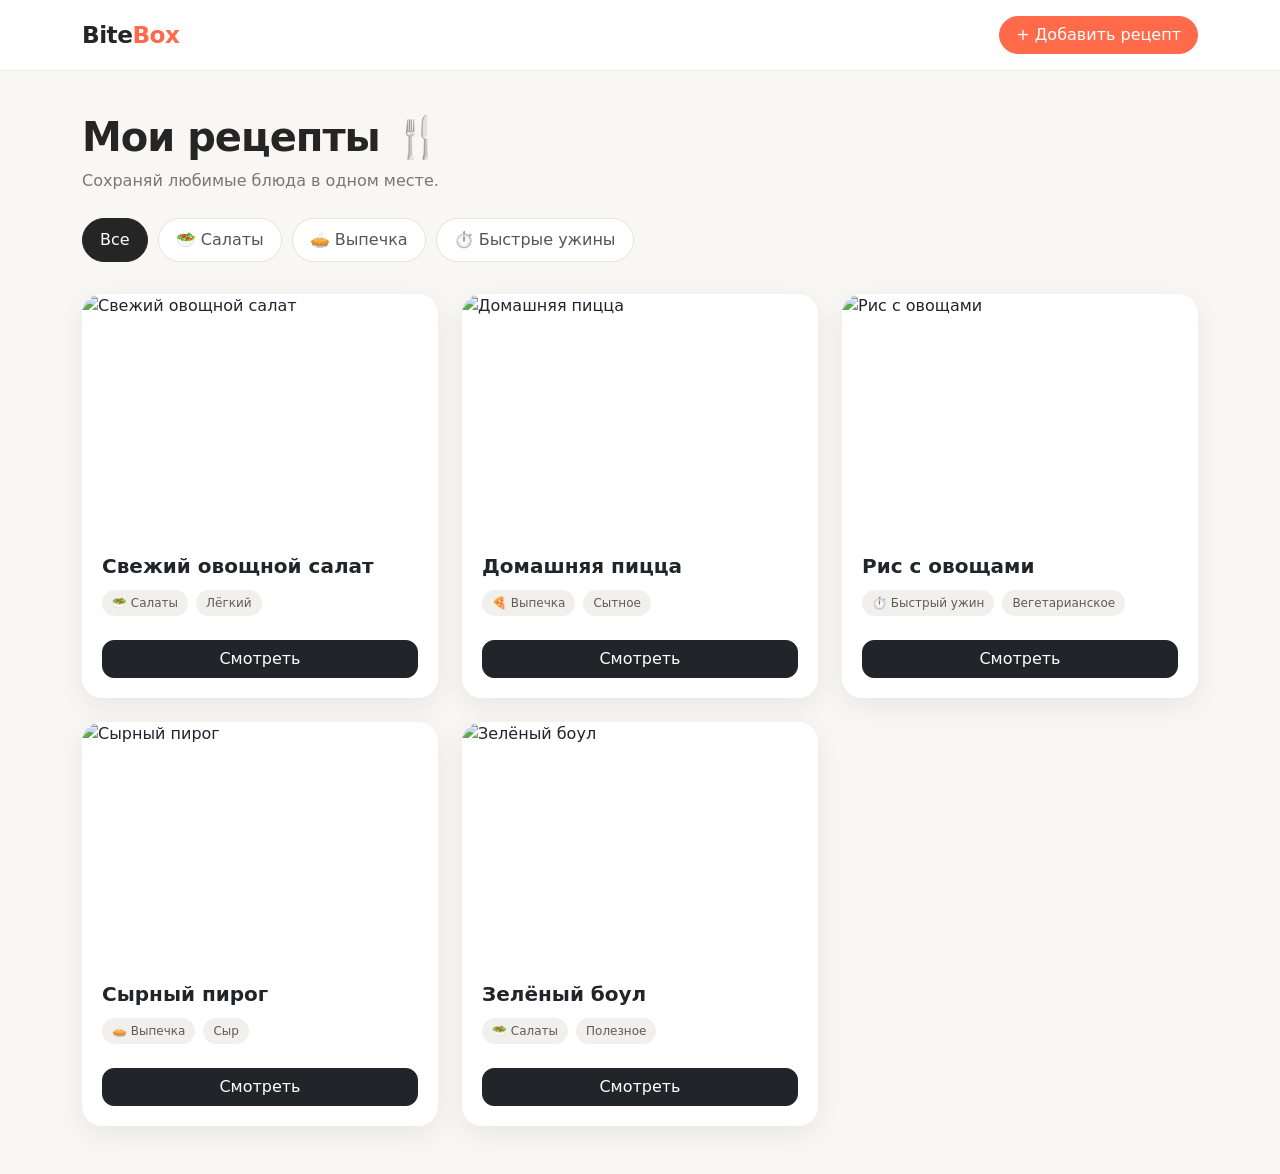
==== index.html @ ae833b1b "Add recipe saving with localStorage" ====
<!DOCTYPE html>
<html lang="ru">
<head>
    <meta charset="UTF-8">
    <meta name="viewport" content="width=device-width, initial-scale=1.0">
    <title>BiteBox — Мои рецепты</title>

    <link href="https://cdn.jsdelivr.net/npm/bootstrap@5.3.3/dist/css/bootstrap.min.css" rel="stylesheet">

    <style>
        :root {
            --bb-primary: #ff6b4a;
            --bb-primary-dark: #e95738;
            --bb-bg: #f8f7f4;
            --bb-text: #252525;
            --bb-muted: #777;
        }

        body {
            background: var(--bb-bg);
            color: var(--bb-text);
            font-family: Inter, system-ui, -apple-system, BlinkMacSystemFont, "Segoe UI", sans-serif;
        }

        .navbar {
            background: rgba(255, 255, 255, .94);
            backdrop-filter: blur(12px);
            border-bottom: 1px solid #eee;
        }

        .brand {
            color: var(--bb-text);
            font-size: 1.45rem;
            font-weight: 800;
            letter-spacing: -0.5px;
            text-decoration: none;
        }

        .brand span {
            color: var(--bb-primary);
        }

        .btn-primary {
            background: var(--bb-primary);
            border-color: var(--bb-primary);
        }

        .btn-primary:hover,
        .btn-primary:focus {
            background: var(--bb-primary-dark);
            border-color: var(--bb-primary-dark);
        }

        .hero {
            padding: 42px 0 25px;
        }

        .hero h1 {
            font-weight: 800;
            letter-spacing: -1px;
        }

        .hero p {
            color: var(--bb-muted);
        }

        .filter-scroll {
            display: flex;
            gap: 10px;
            overflow-x: auto;
            padding-bottom: 8px;
            scrollbar-width: none;
        }

        .filter-scroll::-webkit-scrollbar {
            display: none;
        }

        .filter-btn {
            white-space: nowrap;
            border: 1px solid #e5e3df;
            background: white;
            color: #555;
            border-radius: 999px;
            padding: 9px 17px;
            transition: .2s;
        }

        .filter-btn:hover,
        .filter-btn.active {
            background: var(--bb-text);
            border-color: var(--bb-text);
            color: white;
        }

        .recipe-card {
            border: 0;
            border-radius: 20px;
            overflow: hidden;
            background: #fff;
            box-shadow: 0 8px 28px rgba(0, 0, 0, .07);
            transition: transform .2s ease, box-shadow .2s ease;
            height: 100%;
        }

        .recipe-card:hover {
            transform: translateY(-5px);
            box-shadow: 0 14px 35px rgba(0, 0, 0, .11);
        }

        .recipe-image {
            width: 100%;
            height: 240px;
            object-fit: cover;
        }

        .recipe-card .card-body {
            padding: 20px;
        }

        .recipe-card h5 {
            font-weight: 750;
            margin-bottom: 12px;
        }

        .badge-tag {
            background: #f1f0ed;
            color: #5f5c57;
            font-weight: 500;
            padding: 7px 10px;
            border-radius: 999px;
        }

        .recipe-card .btn {
            border-radius: 12px;
        }

        @media (max-width: 575px) {
            .recipe-image {
                height: 220px;
            }

            .hero {
                padding-top: 30px;
            }
        }
    </style>
</head>

<body>

<nav class="navbar sticky-top">
    <div class="container py-2">
        <a href="index.html" class="brand">Bite<span>Box</span></a>

        <a href="add.html" class="btn btn-primary rounded-pill px-3">
            + Добавить рецепт
        </a>
    </div>
</nav>

<main class="container">

    <section class="hero">
        <h1 class="display-6 mb-2">Мои рецепты 🍴</h1>
        <p class="mb-0">Сохраняй любимые блюда в одном месте.</p>
    </section>

    <section class="mb-4">
        <div class="filter-scroll">
            <button class="filter-btn active">Все</button>
            <button class="filter-btn">🥗 Салаты</button>
            <button class="filter-btn">🥧 Выпечка</button>
            <button class="filter-btn">⏱️ Быстрые ужины</button>
        </div>
    </section>

    <section class="row g-4 pb-5">

        <div class="col-12 col-sm-6 col-lg-4">
            <article class="card recipe-card">
                <img
                    class="recipe-image"
                    src="https://images.unsplash.com/photo-1546069901-ba9599a7e63c?auto=format&fit=crop&w=900&q=80"
                    alt="Свежий овощной салат"
                >

                <div class="card-body">
                    <h5>Свежий овощной салат</h5>

                    <div class="d-flex flex-wrap gap-2 mb-4">
                        <span class="badge badge-tag">🥗 Салаты</span>
                        <span class="badge badge-tag">Лёгкий</span>
                    </div>

                    <a href="recipe.html" class="btn btn-dark w-100">
                        Смотреть
                    </a>
                </div>
            </article>
        </div>

        <div class="col-12 col-sm-6 col-lg-4">
            <article class="card recipe-card">
                <img
                    class="recipe-image"
                    src="https://images.unsplash.com/photo-1574071318508-1cdbab80d002?auto=format&fit=crop&w=900&q=80"
                    alt="Домашняя пицца"
                >

                <div class="card-body">
                    <h5>Домашняя пицца</h5>

                    <div class="d-flex flex-wrap gap-2 mb-4">
                        <span class="badge badge-tag">🍕 Выпечка</span>
                        <span class="badge badge-tag">Сытное</span>
                    </div>

                    <a href="recipe.html" class="btn btn-dark w-100">
                        Смотреть
                    </a>
                </div>
            </article>
        </div>

        <div class="col-12 col-sm-6 col-lg-4">
            <article class="card recipe-card">
                <img
                    class="recipe-image"
                    src="https://images.unsplash.com/photo-1603133872878-684f208fb84b?auto=format&fit=crop&w=900&q=80"
                    alt="Рис с овощами"
                >

                <div class="card-body">
                    <h5>Рис с овощами</h5>

                    <div class="d-flex flex-wrap gap-2 mb-4">
                        <span class="badge badge-tag">⏱️ Быстрый ужин</span>
                        <span class="badge badge-tag">Вегетарианское</span>
                    </div>

                    <a href="recipe.html" class="btn btn-dark w-100">
                        Смотреть
                    </a>
                </div>
            </article>
        </div>

        <div class="col-12 col-sm-6 col-lg-4">
            <article class="card recipe-card">
                <img
                    class="recipe-image"
                    src="https://images.unsplash.com/photo-1541592106381-b31e9677c0e5?auto=format&fit=crop&w=900&q=80"
                    alt="Сырный пирог"
                >

                <div class="card-body">
                    <h5>Сырный пирог</h5>

                    <div class="d-flex flex-wrap gap-2 mb-4">
                        <span class="badge badge-tag">🥧 Выпечка</span>
                        <span class="badge badge-tag">Сыр</span>
                    </div>

                    <a href="recipe.html" class="btn btn-dark w-100">
                        Смотреть
                    </a>
                </div>
            </article>
        </div>

        <div class="col-12 col-sm-6 col-lg-4">
            <article class="card recipe-card">
                <img
                    class="recipe-image"
                    src="https://images.unsplash.com/photo-1512621776951-a57141f2eefd?auto=format&fit=crop&w=900&q=80"
                    alt="Зелёный боул"
                >

                <div class="card-body">
                    <h5>Зелёный боул</h5>

                    <div class="d-flex flex-wrap gap-2 mb-4">
                        <span class="badge badge-tag">🥗 Салаты</span>
                        <span class="badge badge-tag">Полезное</span>
                    </div>

                    <a href="recipe.html" class="btn btn-dark w-100">
                        Смотреть
                    </a>
                </div>
            </article>
        </div>

    </section>
</main>
<script src="app.js"></script>
</body>
</html>
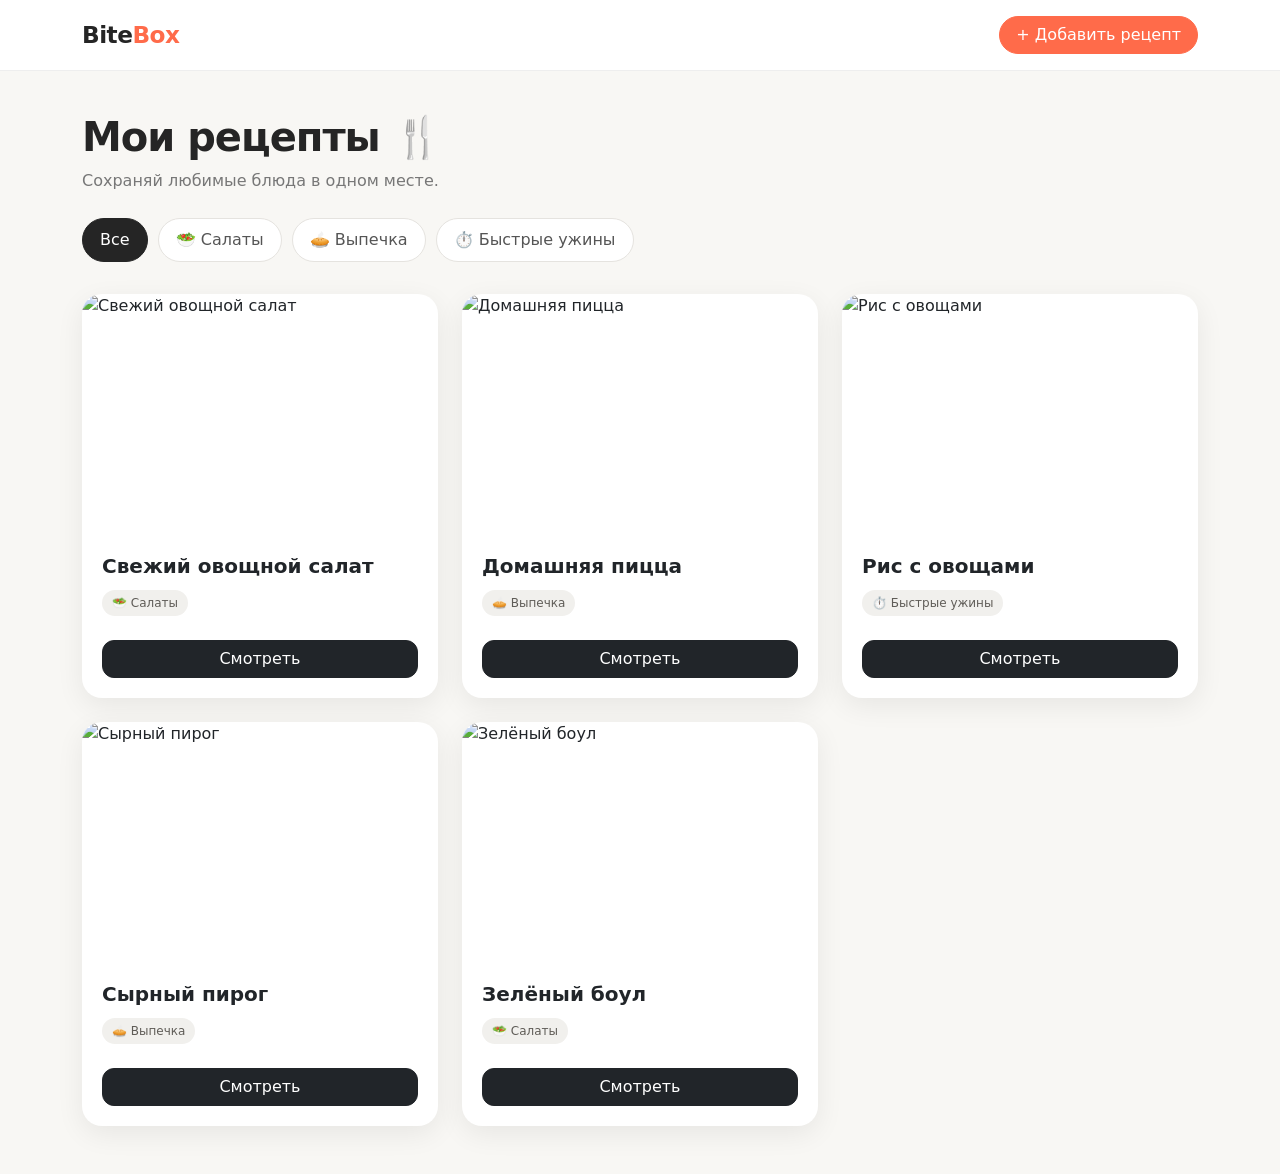
==== commit 56b98c3a: "Implement complete recipe MVP with localStorage" ====
--- a/index.html
+++ b/index.html
@@ -1,299 +1,135 @@
 <!DOCTYPE html>
 <html lang="ru">
+
 <head>
+
     <meta charset="UTF-8">
+
     <meta name="viewport" content="width=device-width, initial-scale=1.0">
+
     <title>BiteBox — Мои рецепты</title>
 
-    <link href="https://cdn.jsdelivr.net/npm/bootstrap@5.3.3/dist/css/bootstrap.min.css" rel="stylesheet">
+    <!-- Bootstrap 5 -->
+    <link
+        href="https://cdn.jsdelivr.net/npm/bootstrap@5.3.3/dist/css/bootstrap.min.css"
+        rel="stylesheet"
+    >
 
-    <style>
-        :root {
-            --bb-primary: #ff6b4a;
-            --bb-primary-dark: #e95738;
-            --bb-bg: #f8f7f4;
-            --bb-text: #252525;
-            --bb-muted: #777;
-        }
+    <!-- Наш CSS -->
+    <link
+        href="css/style.css"
+        rel="stylesheet"
+    >
 
-        body {
-            background: var(--bb-bg);
-            color: var(--bb-text);
-            font-family: Inter, system-ui, -apple-system, BlinkMacSystemFont, "Segoe UI", sans-serif;
-        }
-
-        .navbar {
-            background: rgba(255, 255, 255, .94);
-            backdrop-filter: blur(12px);
-            border-bottom: 1px solid #eee;
-        }
-
-        .brand {
-            color: var(--bb-text);
-            font-size: 1.45rem;
-            font-weight: 800;
-            letter-spacing: -0.5px;
-            text-decoration: none;
-        }
-
-        .brand span {
-            color: var(--bb-primary);
-        }
-
-        .btn-primary {
-            background: var(--bb-primary);
-            border-color: var(--bb-primary);
-        }
-
-        .btn-primary:hover,
-        .btn-primary:focus {
-            background: var(--bb-primary-dark);
-            border-color: var(--bb-primary-dark);
-        }
-
-        .hero {
-            padding: 42px 0 25px;
-        }
-
-        .hero h1 {
-            font-weight: 800;
-            letter-spacing: -1px;
-        }
-
-        .hero p {
-            color: var(--bb-muted);
-        }
-
-        .filter-scroll {
-            display: flex;
-            gap: 10px;
-            overflow-x: auto;
-            padding-bottom: 8px;
-            scrollbar-width: none;
-        }
-
-        .filter-scroll::-webkit-scrollbar {
-            display: none;
-        }
-
-        .filter-btn {
-            white-space: nowrap;
-            border: 1px solid #e5e3df;
-            background: white;
-            color: #555;
-            border-radius: 999px;
-            padding: 9px 17px;
-            transition: .2s;
-        }
-
-        .filter-btn:hover,
-        .filter-btn.active {
-            background: var(--bb-text);
-            border-color: var(--bb-text);
-            color: white;
-        }
-
-        .recipe-card {
-            border: 0;
-            border-radius: 20px;
-            overflow: hidden;
-            background: #fff;
-            box-shadow: 0 8px 28px rgba(0, 0, 0, .07);
-            transition: transform .2s ease, box-shadow .2s ease;
-            height: 100%;
-        }
-
-        .recipe-card:hover {
-            transform: translateY(-5px);
-            box-shadow: 0 14px 35px rgba(0, 0, 0, .11);
-        }
-
-        .recipe-image {
-            width: 100%;
-            height: 240px;
-            object-fit: cover;
-        }
-
-        .recipe-card .card-body {
-            padding: 20px;
-        }
-
-        .recipe-card h5 {
-            font-weight: 750;
-            margin-bottom: 12px;
-        }
-
-        .badge-tag {
-            background: #f1f0ed;
-            color: #5f5c57;
-            font-weight: 500;
-            padding: 7px 10px;
-            border-radius: 999px;
-        }
-
-        .recipe-card .btn {
-            border-radius: 12px;
-        }
-
-        @media (max-width: 575px) {
-            .recipe-image {
-                height: 220px;
-            }
-
-            .hero {
-                padding-top: 30px;
-            }
-        }
-    </style>
 </head>
 
 <body>
 
+
+<!-- НАВИГАЦИЯ -->
+
 <nav class="navbar sticky-top">
+
     <div class="container py-2">
-        <a href="index.html" class="brand">Bite<span>Box</span></a>
 
-        <a href="add.html" class="btn btn-primary rounded-pill px-3">
+        <a href="index.html" class="brand">
+            Bite<span>Box</span>
+        </a>
+
+        <a
+            href="add.html"
+            class="btn btn-primary rounded-pill px-3"
+        >
             + Добавить рецепт
         </a>
+
     </div>
+
 </nav>
+
+
+<!-- ГЛАВНАЯ СТРАНИЦА -->
 
 <main class="container">
 
+
+    <!-- ЗАГОЛОВОК -->
+
     <section class="hero">
-        <h1 class="display-6 mb-2">Мои рецепты 🍴</h1>
-        <p class="mb-0">Сохраняй любимые блюда в одном месте.</p>
+
+        <h1 class="display-6 mb-2">
+            Мои рецепты 🍴
+        </h1>
+
+        <p class="mb-0">
+            Сохраняй любимые блюда в одном месте.
+        </p>
+
     </section>
 
-    <section class="mb-4">
-        <div class="filter-scroll">
-            <button class="filter-btn active">Все</button>
-            <button class="filter-btn">🥗 Салаты</button>
-            <button class="filter-btn">🥧 Выпечка</button>
-            <button class="filter-btn">⏱️ Быстрые ужины</button>
-        </div>
-    </section>
 
-    <section class="row g-4 pb-5">
+    <!-- ФИЛЬТРЫ -->
 
-        <div class="col-12 col-sm-6 col-lg-4">
-            <article class="card recipe-card">
-                <img
-                    class="recipe-image"
-                    src="https://images.unsplash.com/photo-1546069901-ba9599a7e63c?auto=format&fit=crop&w=900&q=80"
-                    alt="Свежий овощной салат"
-                >
+    <!-- ФИЛЬТРЫ -->
 
-                <div class="card-body">
-                    <h5>Свежий овощной салат</h5>
+<section class="mb-4">
 
-                    <div class="d-flex flex-wrap gap-2 mb-4">
-                        <span class="badge badge-tag">🥗 Салаты</span>
-                        <span class="badge badge-tag">Лёгкий</span>
-                    </div>
+    <div class="filter-scroll">
 
-                    <a href="recipe.html" class="btn btn-dark w-100">
-                        Смотреть
-                    </a>
-                </div>
-            </article>
-        </div>
+        <button
+            type="button"
+            class="filter-btn active"
+            data-category="Все"
+        >
+            Все
+        </button>
 
-        <div class="col-12 col-sm-6 col-lg-4">
-            <article class="card recipe-card">
-                <img
-                    class="recipe-image"
-                    src="https://images.unsplash.com/photo-1574071318508-1cdbab80d002?auto=format&fit=crop&w=900&q=80"
-                    alt="Домашняя пицца"
-                >
+        <button
+            type="button"
+            class="filter-btn"
+            data-category="Салаты"
+        >
+            🥗 Салаты
+        </button>
 
-                <div class="card-body">
-                    <h5>Домашняя пицца</h5>
+        <button
+            type="button"
+            class="filter-btn"
+            data-category="Выпечка"
+        >
+            🥧 Выпечка
+        </button>
 
-                    <div class="d-flex flex-wrap gap-2 mb-4">
-                        <span class="badge badge-tag">🍕 Выпечка</span>
-                        <span class="badge badge-tag">Сытное</span>
-                    </div>
+        <button
+            type="button"
+            class="filter-btn"
+            data-category="Быстрые ужины"
+        >
+            ⏱️ Быстрые ужины
+        </button>
 
-                    <a href="recipe.html" class="btn btn-dark w-100">
-                        Смотреть
-                    </a>
-                </div>
-            </article>
-        </div>
+    </div>
 
-        <div class="col-12 col-sm-6 col-lg-4">
-            <article class="card recipe-card">
-                <img
-                    class="recipe-image"
-                    src="https://images.unsplash.com/photo-1603133872878-684f208fb84b?auto=format&fit=crop&w=900&q=80"
-                    alt="Рис с овощами"
-                >
+</section>
 
-                <div class="card-body">
-                    <h5>Рис с овощами</h5>
 
-                    <div class="d-flex flex-wrap gap-2 mb-4">
-                        <span class="badge badge-tag">⏱️ Быстрый ужин</span>
-                        <span class="badge badge-tag">Вегетарианское</span>
-                    </div>
+    <!-- СЕТКА РЕЦЕПТОВ -->
 
-                    <a href="recipe.html" class="btn btn-dark w-100">
-                        Смотреть
-                    </a>
-                </div>
-            </article>
-        </div>
+    <!-- СЕТКА РЕЦЕПТОВ -->
 
-        <div class="col-12 col-sm-6 col-lg-4">
-            <article class="card recipe-card">
-                <img
-                    class="recipe-image"
-                    src="https://images.unsplash.com/photo-1541592106381-b31e9677c0e5?auto=format&fit=crop&w=900&q=80"
-                    alt="Сырный пирог"
-                >
+<section
+    class="row g-4 pb-5"
+    id="recipesContainer"
+>
+</section>
 
-                <div class="card-body">
-                    <h5>Сырный пирог</h5>
+</main>
 
-                    <div class="d-flex flex-wrap gap-2 mb-4">
-                        <span class="badge badge-tag">🥧 Выпечка</span>
-                        <span class="badge badge-tag">Сыр</span>
-                    </div>
 
-                    <a href="recipe.html" class="btn btn-dark w-100">
-                        Смотреть
-                    </a>
-                </div>
-            </article>
-        </div>
+<!-- JavaScript -->
 
-        <div class="col-12 col-sm-6 col-lg-4">
-            <article class="card recipe-card">
-                <img
-                    class="recipe-image"
-                    src="https://images.unsplash.com/photo-1512621776951-a57141f2eefd?auto=format&fit=crop&w=900&q=80"
-                    alt="Зелёный боул"
-                >
+<script src="js/app.js"></script>
 
-                <div class="card-body">
-                    <h5>Зелёный боул</h5>
+</body>
 
-                    <div class="d-flex flex-wrap gap-2 mb-4">
-                        <span class="badge badge-tag">🥗 Салаты</span>
-                        <span class="badge badge-tag">Полезное</span>
-                    </div>
-
-                    <a href="recipe.html" class="btn btn-dark w-100">
-                        Смотреть
-                    </a>
-                </div>
-            </article>
-        </div>
-
-    </section>
-</main>
-<script src="app.js"></script>
-</body>
 </html>
--- a/css/style.css
+++ b/css/style.css
@@ -0,0 +1,544 @@
+/* =========================================
+   BITEBOX
+   Общие переменные
+========================================= */
+
+:root {
+    --bb-primary: #ff6b4a;
+    --bb-primary-dark: #e95738;
+
+    --bb-bg: #f8f7f4;
+
+    --bb-text: #252525;
+    --bb-muted: #777;
+}
+
+
+/* =========================================
+   БАЗОВЫЕ СТИЛИ
+========================================= */
+
+body {
+    background: var(--bb-bg);
+    color: var(--bb-text);
+
+    font-family:
+        Inter,
+        system-ui,
+        -apple-system,
+        BlinkMacSystemFont,
+        "Segoe UI",
+        sans-serif;
+}
+
+
+/* =========================================
+   КНОПКИ
+========================================= */
+
+.btn-primary {
+    background: var(--bb-primary);
+    border-color: var(--bb-primary);
+}
+
+.btn-primary:hover,
+.btn-primary:focus {
+    background: var(--bb-primary-dark);
+    border-color: var(--bb-primary-dark);
+}
+
+
+/* =========================================
+   НАВИГАЦИЯ
+========================================= */
+
+.navbar {
+    background: rgba(255, 255, 255, .94);
+
+    backdrop-filter: blur(12px);
+
+    border-bottom: 1px solid #eee;
+}
+
+.brand {
+    color: var(--bb-text);
+
+    font-size: 1.45rem;
+    font-weight: 800;
+
+    letter-spacing: -0.5px;
+
+    text-decoration: none;
+}
+
+.brand span {
+    color: var(--bb-primary);
+}
+
+
+/* =========================================
+   ГЛАВНАЯ СТРАНИЦА
+========================================= */
+
+.hero {
+    padding: 42px 0 25px;
+}
+
+.hero h1 {
+    font-weight: 800;
+
+    letter-spacing: -1px;
+}
+
+.hero p {
+    color: var(--bb-muted);
+}
+
+
+/* =========================================
+   ФИЛЬТРЫ
+========================================= */
+
+.filter-scroll {
+    display: flex;
+
+    gap: 10px;
+
+    overflow-x: auto;
+
+    padding-bottom: 8px;
+
+    scrollbar-width: none;
+}
+
+.filter-scroll::-webkit-scrollbar {
+    display: none;
+}
+
+.filter-btn {
+    white-space: nowrap;
+
+    border: 1px solid #e5e3df;
+
+    background: white;
+    color: #555;
+
+    border-radius: 999px;
+
+    padding: 9px 17px;
+
+    transition: .2s;
+}
+
+.filter-btn:hover,
+.filter-btn.active {
+    background: var(--bb-text);
+
+    border-color: var(--bb-text);
+
+    color: white;
+}
+
+
+/* =========================================
+   КАРТОЧКИ РЕЦЕПТОВ
+========================================= */
+
+.recipe-card {
+    border: 0;
+
+    border-radius: 20px;
+
+    overflow: hidden;
+
+    background: #fff;
+
+    box-shadow:
+        0 8px 28px rgba(0, 0, 0, .07);
+
+    transition:
+        transform .2s ease,
+        box-shadow .2s ease;
+
+    height: 100%;
+}
+
+.recipe-card:hover {
+    transform: translateY(-5px);
+
+    box-shadow:
+        0 14px 35px rgba(0, 0, 0, .11);
+}
+
+.recipe-image {
+    width: 100%;
+
+    height: 240px;
+
+    object-fit: cover;
+}
+
+.recipe-card .card-body {
+    padding: 20px;
+}
+
+.recipe-card h5 {
+    font-weight: 750;
+
+    margin-bottom: 12px;
+}
+
+.recipe-card .btn {
+    border-radius: 12px;
+}
+
+
+/* =========================================
+   ТЕГИ
+========================================= */
+
+.badge-tag {
+    background: #f1f0ed;
+
+    color: #5f5c57;
+
+    font-weight: 500;
+
+    padding: 7px 10px;
+
+    border-radius: 999px;
+}
+
+
+/* =========================================
+   КНОПКА НАЗАД
+========================================= */
+
+.back-link {
+    color: #555;
+
+    text-decoration: none;
+
+    font-weight: 600;
+}
+
+.back-link:hover {
+    color: var(--bb-primary);
+}
+
+
+/* =========================================
+   СТРАНИЦА ДОБАВЛЕНИЯ
+========================================= */
+
+.page-wrapper {
+    max-width: 760px;
+
+    margin: 0 auto;
+
+    padding: 25px 15px 60px;
+}
+
+.page-title {
+    font-weight: 800;
+
+    letter-spacing: -.8px;
+}
+
+
+/* =========================================
+   ФОРМА
+========================================= */
+
+.form-card {
+    background: white;
+
+    border: 0;
+
+    border-radius: 24px;
+
+    padding: 25px;
+
+    box-shadow:
+        0 10px 35px rgba(0, 0, 0, .07);
+}
+
+.form-label {
+    font-weight: 650;
+
+    margin-bottom: 8px;
+}
+
+.form-control {
+    border: 1px solid #e4e2de;
+
+    border-radius: 13px;
+
+    padding: 12px 14px;
+}
+
+.form-control:focus {
+    border-color: var(--bb-primary);
+
+    box-shadow:
+        0 0 0 .2rem rgba(255, 107, 74, .12);
+}
+
+textarea.form-control {
+    min-height: 150px;
+
+    resize: vertical;
+}
+
+
+/* =========================================
+   КАТЕГОРИИ
+========================================= */
+
+.category-box {
+    background: #faf9f7;
+
+    border-radius: 16px;
+
+    padding: 17px;
+}
+
+.form-check {
+    margin-bottom: 10px;
+}
+
+.form-check:last-child {
+    margin-bottom: 0;
+}
+
+.form-check-input {
+    cursor: pointer;
+}
+
+.form-check-input:checked {
+    background-color: var(--bb-primary);
+
+    border-color: var(--bb-primary);
+}
+
+
+/* =========================================
+   КНОПКА СОХРАНЕНИЯ
+========================================= */
+
+.save-btn {
+    background: var(--bb-primary);
+
+    border-color: var(--bb-primary);
+
+    border-radius: 14px;
+
+    padding: 14px;
+
+    font-size: 1.05rem;
+
+    font-weight: 700;
+}
+
+.save-btn:hover {
+    background: var(--bb-primary-dark);
+
+    border-color: var(--bb-primary-dark);
+}
+
+
+/* =========================================
+   СТРАНИЦА ПРОСМОТРА РЕЦЕПТА
+========================================= */
+
+.recipe-wrapper {
+    max-width: 900px;
+
+    margin: 0 auto;
+
+    padding: 25px 15px 60px;
+}
+
+.recipe-hero {
+    background: white;
+
+    border-radius: 25px;
+
+    overflow: hidden;
+
+    box-shadow:
+        0 10px 35px rgba(0, 0, 0, .08);
+}
+
+.hero-image {
+    width: 100%;
+
+    height: 460px;
+
+    object-fit: cover;
+}
+
+.recipe-header {
+    padding: 28px;
+}
+
+.recipe-title {
+    font-size: clamp(2rem, 5vw, 3.2rem);
+
+    font-weight: 850;
+
+    letter-spacing: -1.5px;
+}
+
+
+/* =========================================
+   БЛОКИ ИНГРЕДИЕНТОВ И ШАГОВ
+========================================= */
+
+.content-card {
+    background: white;
+
+    border-radius: 22px;
+
+    padding: 25px;
+
+    box-shadow:
+        0 8px 28px rgba(0, 0, 0, .06);
+
+    height: 100%;
+}
+
+.content-card h2 {
+    font-size: 1.35rem;
+
+    font-weight: 800;
+
+    margin-bottom: 20px;
+}
+
+
+/* =========================================
+   СПИСОК ИНГРЕДИЕНТОВ
+========================================= */
+
+.ingredients-list {
+    list-style: none;
+
+    padding: 0;
+
+    margin: 0;
+}
+
+.ingredients-list li {
+    padding: 12px 0;
+
+    border-bottom: 1px solid #eee;
+
+    color: #555;
+}
+
+.ingredients-list li:last-child {
+    border-bottom: 0;
+}
+
+.ingredients-list li::before {
+    content: "✓";
+
+    color: var(--bb-primary);
+
+    font-weight: 800;
+
+    margin-right: 10px;
+}
+
+
+/* =========================================
+   ШАГИ ПРИГОТОВЛЕНИЯ
+========================================= */
+
+.steps-list {
+    padding-left: 0;
+
+    list-style: none;
+
+    counter-reset: steps;
+
+    margin: 0;
+}
+
+.steps-list li {
+    counter-increment: steps;
+
+    position: relative;
+
+    padding: 0 0 20px 50px;
+
+    color: #555;
+}
+
+.steps-list li:not(:last-child) {
+    margin-bottom: 8px;
+}
+
+.steps-list li::before {
+    content: counter(steps);
+
+    position: absolute;
+
+    left: 0;
+    top: -2px;
+
+    width: 34px;
+    height: 34px;
+
+    border-radius: 50%;
+
+    background: #fff0ec;
+
+    color: var(--bb-primary);
+
+    display: flex;
+
+    align-items: center;
+    justify-content: center;
+
+    font-weight: 800;
+}
+
+
+/* =========================================
+   АДАПТИВНОСТЬ
+========================================= */
+
+@media (max-width: 767px) {
+
+    .hero-image {
+        height: 300px;
+    }
+
+    .recipe-header {
+        padding: 22px;
+    }
+
+    .content-card {
+        padding: 21px;
+    }
+
+}
+
+
+@media (max-width: 575px) {
+
+    .recipe-image {
+        height: 220px;
+    }
+
+    .hero {
+        padding-top: 30px;
+    }
+
+    .form-card {
+        padding: 20px;
+    }
+
+}
